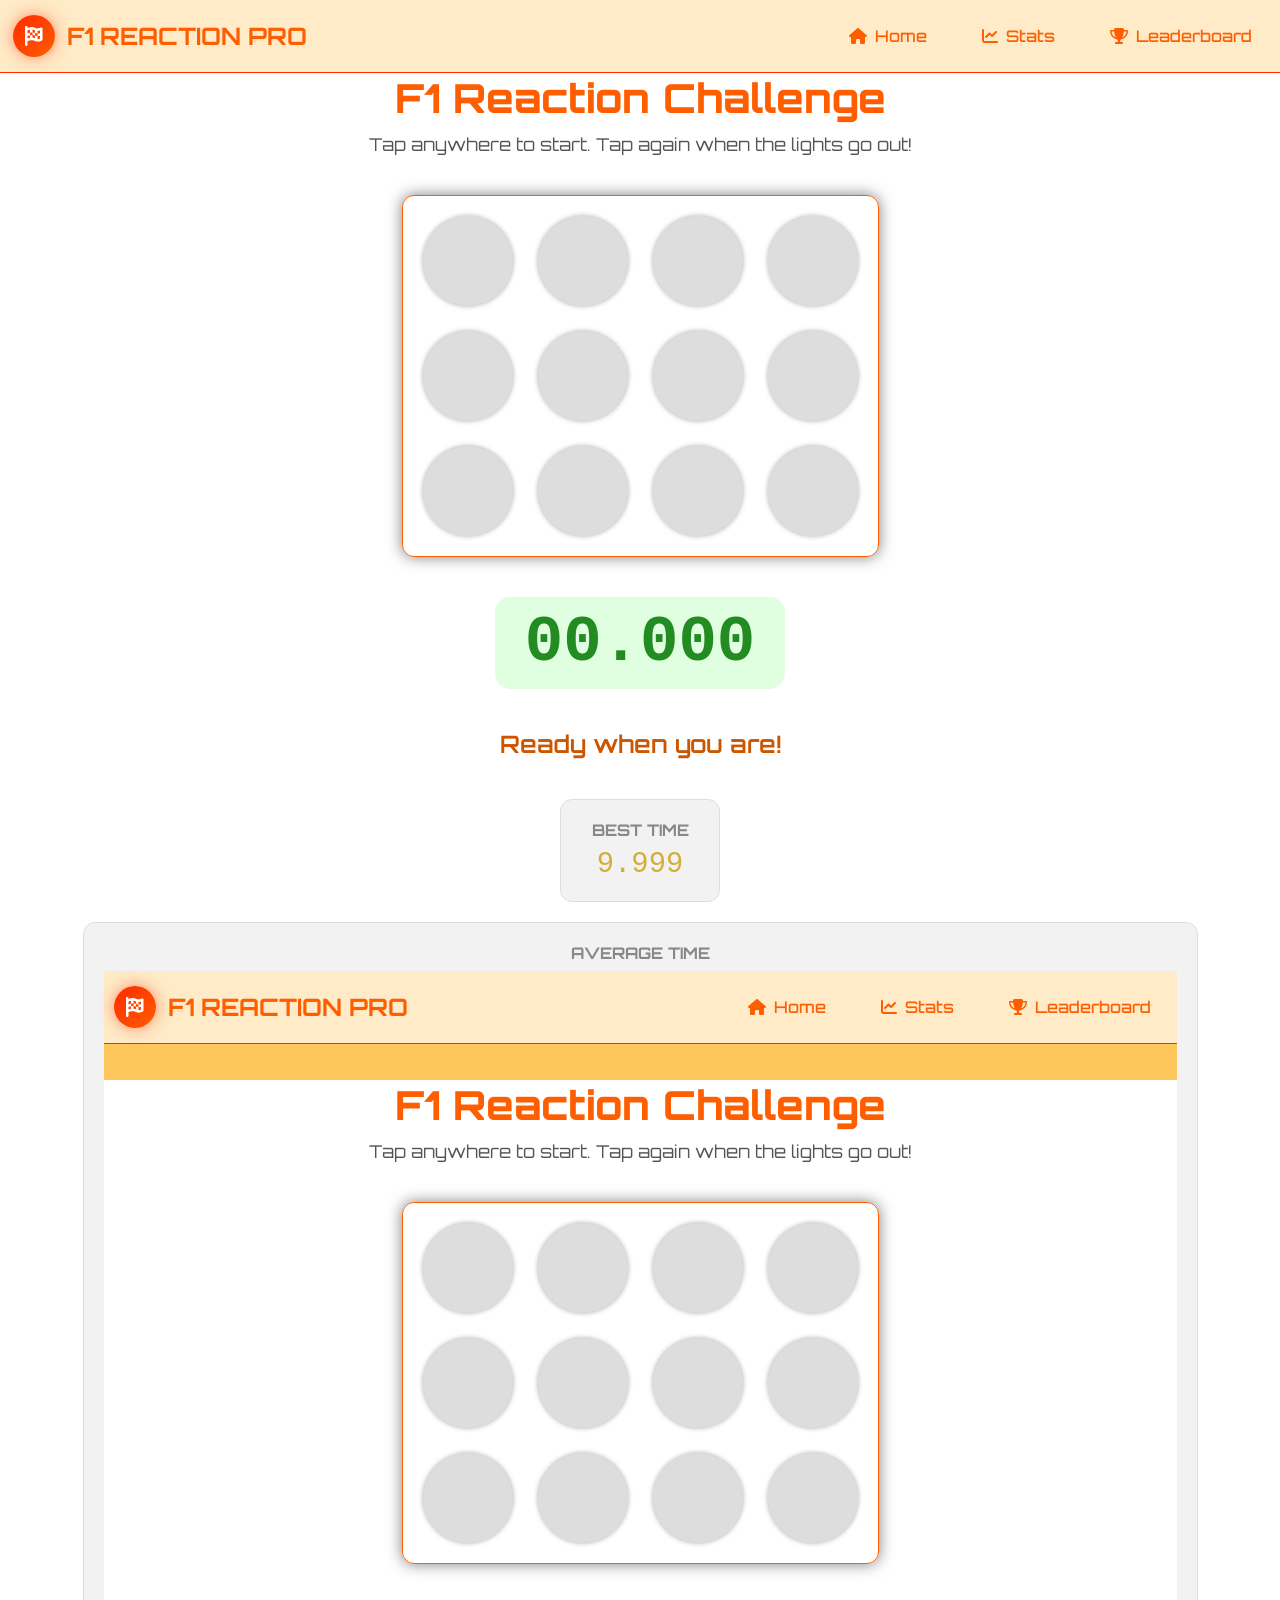
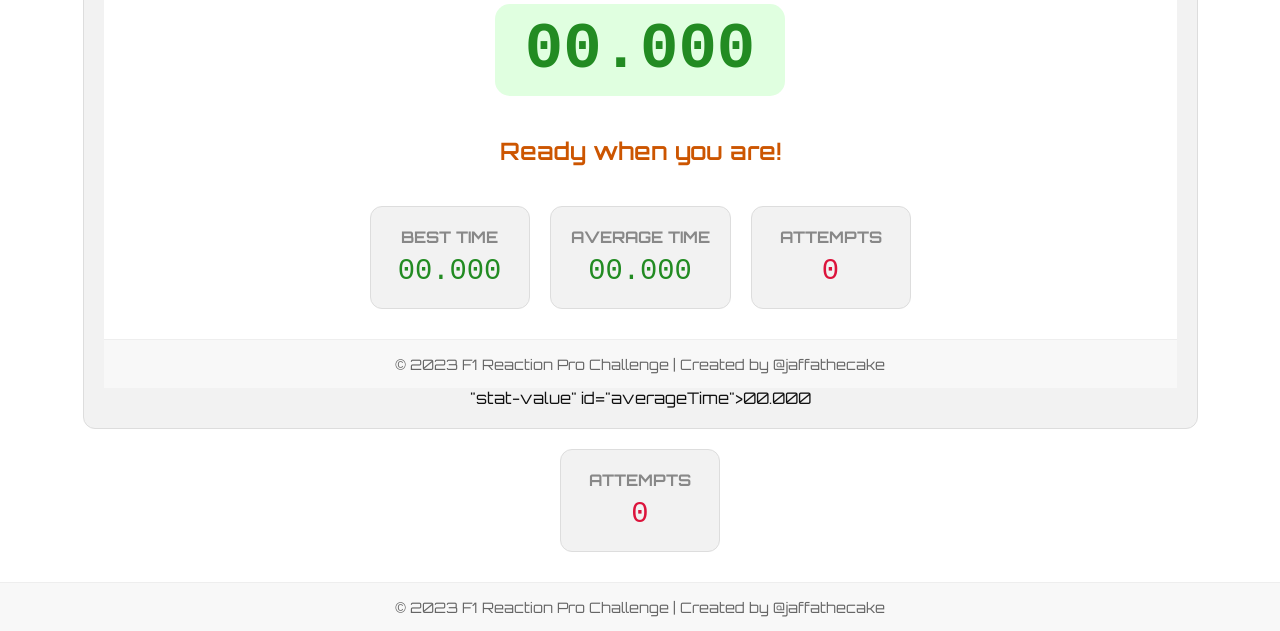
==== index.html @ 0abf7c7e "Update and rename f1.html to index.html name changed to index.html" ====
<!DOCTYPE html>
<html lang="en">
<head>
    <meta charset="UTF-8" />
    <meta name="viewport" content="width=device-width, initial-scale=1.0"/>
    <title>F1 Reaction Challenge</title>
    <link rel="stylesheet" href="https://cdnjs.cloudflare.com/ajax/libs/font-awesome/6.4.0/css/all.min.css"/>
    <link rel="stylesheet" href="style.css"/>
    <link href="https://fonts.googleapis.com/css2?family=Orbitron&display=swap" rel="stylesheet">

</head>
<body>
    <header>
        <div class="logo">
            <div class="logo-icon"><i class="fas fa-flag-checkered"></i></div>
            <div class="logo-text">F1 Reaction Pro</div>
        </div>
        <nav>
            <ul>
                <li><a href="#"><i class="fas fa-home"></i> Home</a></li>
                <li><a href="#"><i class="fas fa-chart-line"></i> Stats</a></li>
                <li><a href="#"><i class="fas fa-trophy"></i> Leaderboard</a></li>
            </ul>
        </nav>
    </header>
<div class="game-container" id="gameContainer">
    <div class="game-title">
        <h1>F1 Reaction Challenge</h1>
        <p>Tap anywhere to start. Tap again when the lights go out!</p>
    </div>

    <div class="start-lights">
  <div class="light" id="light1"></div>
  <div class="light" id="light2"></div>
  <div class="light" id="light3"></div>
  <div class="light" id="light4"></div>
  <div class="light" id="light5"></div>
  <div class="light" id="light6"></div>
  <div class="light" id="light7"></div>
  <div class="light" id="light8"></div>
  <div class="light" id="light9"></div>
  <div class="light" id="light10"></div>
  <div class="light" id="light11"></div>
  <div class="light" id="light12"></div>
</div>


    <div class="timer-display" id="timer">00.000</div>
    <div class="message" id="message">Ready when you are!</div>

        <div class="stats">
            <div class="stat-card best">
                <h3>BEST TIME</h3>
                <div class="stat-value" id="bestTime">00.000</div>
            </div>
            <div class="stat-card average">
                <h3>AVERAGE TIME</h3>
                <div class=<!DOCTYPE html>
<html lang="en">
<head>
    <meta charset="UTF-8" />
    <meta name="viewport" content="width=device-width, initial-scale=1.0"/>
    <title>F1 Reaction Challenge</title>
    <link rel="stylesheet" href="https://cdnjs.cloudflare.com/ajax/libs/font-awesome/6.4.0/css/all.min.css"/>
    <link rel="stylesheet" href="style.css"/>
    <link href="https://fonts.googleapis.com/css2?family=Orbitron&display=swap" rel="stylesheet">

</head>
<body>
    <header>
        <div class="logo">
            <div class="logo-icon"><i class="fas fa-flag-checkered"></i></div>
            <div class="logo-text">F1 Reaction Pro</div>
        </div>
        <nav>
            <ul>
                <li><a href="#"><i class="fas fa-home"></i> Home</a></li>
                <li><a href="#"><i class="fas fa-chart-line"></i> Stats</a></li>
                <li><a href="#"><i class="fas fa-trophy"></i> Leaderboard</a></li>
            </ul>
        </nav>
    </header>
    <div class="announcement-bar">
    <div class="announcement-text">
        🚨 F1 Reaction Challenge is LIVE! Tap to test your reflexes! 🏁🔥 &nbsp;|&nbsp; Top Players will be featured soon! &nbsp;|&nbsp; Click to Begin! 🕹️
    </div>
</div>

<div class="game-container" id="gameContainer">
    <div class="game-title">
        <h1>F1 Reaction Challenge</h1>
        <p>Tap anywhere to start. Tap again when the lights go out!</p>
    </div>

    <div class="start-lights">
  <div class="light" id="light1"></div>
  <div class="light" id="light2"></div>
  <div class="light" id="light3"></div>
  <div class="light" id="light4"></div>
  <div class="light" id="light5"></div>
  <div class="light" id="light6"></div>
  <div class="light" id="light7"></div>
  <div class="light" id="light8"></div>
  <div class="light" id="light9"></div>
  <div class="light" id="light10"></div>
  <div class="light" id="light11"></div>
  <div class="light" id="light12"></div>
</div>


    <div class="timer-display" id="timer">00.000</div>
    <div class="message" id="message">Ready when you are!</div>

        <div class="stats">
            <div class="stat-card best">
                <h3>BEST TIME</h3>
                <div class="stat-value" id="bestTime">00.000</div>
            </div>
            <div class="stat-card average">
                <h3>AVERAGE TIME</h3>
                <div class="stat-value" id="averageTime">00.000</div>
            </div>
            <div class="stat-card attempts">
                <h3>ATTEMPTS</h3>
                <div class="stat-value" id="attempts">0</div>
            </div>
        </div>
    </div>

    <footer>
        © 2023 F1 Reaction Pro Challenge | Created by @jaffathecake
    </footer>

    <script src="script.js"></script>
</body>
</html>
"stat-value" id="averageTime">00.000</div>
            </div>
            <div class="stat-card attempts">
                <h3>ATTEMPTS</h3>
                <div class="stat-value" id="attempts">0</div>
            </div>
        </div>
    </div>

    <footer>
        © 2023 F1 Reaction Pro Challenge | Created by @jaffathecake
    </footer>

    <script src="script.js"></script>
</body>
</html>
---- style.css ----
@font-face {
    font-family: 'Saiyan Sans';
    src: url('fonts/Saiyan-Sans.ttf') format('truetype');
}

* {
    margin: 0;
    padding: 0;
    box-sizing: border-box;
   font-family: 'Orbitron', sans-serif;

}

body {
    background: rgb(224, 149, 10);
    color: #111;
    min-height: 100vh;
    display: flex;
    flex-direction: column;
     overflow-x: hidden; /* Still hides horizontal overflow */
    overflow-y: auto;   /* Allows vertical scroll */
    touch-action: manipulation;
    -webkit-user-select: none;
    user-select: none;
}

header {
    display: flex;
    justify-content: space-between;
    align-items: center;
    padding: 15px 1%;
    background: rgb(255, 235, 199);
    border-bottom: 1px solid rgb(255, 42, 0);
    position: relative;
    z-index: 100;
}

.logo {
    display: flex;
    align-items: center;
    gap: 12px;
}

.logo-icon {
    background: linear-gradient(135deg, rgb(255, 42, 0), #ff5e00);
    width: 42px;
    height: 42px;
    border-radius: 50%;
    display: flex;
    align-items: center;
    justify-content: center;
    font-size: 20px;
    color:#fff;
    box-shadow: 0 0 15px rgba(255, 42, 0, 0.5);
}

.logo-text {
    font-size: 24px;
    font-weight: 700;
    color: rgb(255, 94, 0);
    text-transform: uppercase;
}

nav ul {
    display: flex;
    list-style: none;
    gap: 25px;
}

nav a {
    color: rgb(255, 94, 0);
    text-decoration: none;
    font-weight: 500;
    transition: all 0.3s ease;
    padding: 8px 15px;
    border-radius: 10px;
    display: flex;
    align-items: center;
    gap: 8px;
}

nav a:hover {
    background: rgba(255, 42, 0, 0.1);
    color:rgb(255, 150, 0);
}

.game-container {
    flex: 1;
    display: flex;
    align-items: center;
    justify-content: center;
    flex-direction: column;
    background: #fff;
    position: relative;
}

.game-title h1 {
    font-size: 2.5rem;
    font-weight: 800;
    color: #ff5e00;
    margin-bottom: 10px;
    text-align: center;
}

.game-title p {
    color: #555;
    font-size: 1.1rem;
}

.start-lights {
    display: grid;
    grid-template-columns: repeat(4, 1fr);
    grid-template-rows: repeat(2, 1fr);
    gap: 25px;
    margin: 40px 0;
    padding: 20px;
    border: 1.90px solid 	rgb(255, 94, 0);          /* Black border */
    background-color: rgb(0, 0, 0)21;          /* Dark black background */
    border-radius: 12px;             /* Optional: round corners */
    box-shadow: 0 0 15px rgba(0, 0, 0, 0.5); /* Optional: add soft outer glow */
}

.light {
    width: 90px;
    height: 90px;
    border-radius: 50%;
    background: #ddd;
    box-shadow: 0 0 5px #aaa;
    transition: all 0.3s ease;
}

.light.active {
    background: #ff2a00;
    box-shadow: 0 0 20px rgba(255, 42, 0, 0.9);
}

.light.go {
    background: transparent;
    box-shadow: none;
}

.timer-display {
    font-size: 4rem;
    font-weight: 700;
    color: #228B22;
    background: #e0ffe0;
    padding: 10px 30px;
    border-radius: 15px;
    font-family: 'Courier New', monospace;
    margin-bottom: 20px;
}

.message {
    font-size: 1.5rem;
    font-weight: 600;
    color: #cc5500;
    margin: 20px 0;
    height: 50px;
    text-align: center;
}

.stats {
    display: flex;
    gap: 20px;
    flex-wrap: wrap;
    justify-content: center;
     margin-bottom: 30px; /* 👈 Add this line */
}

.stat-card {
    background: #f2f2f2;
    padding: 20px;
    border-radius: 12px;
    text-align: center;
    min-width: 160px;
    border: 1px solid #ddd;
}

.stat-card h3 {
    color: #888;
    font-size: 1rem;
    margin-bottom: 8px;
}

.stat-value {
    font-size: 1.8rem;
    font-family: 'Courier New', monospace;
}

.best .stat-value {
    color: #d4af37;
}

.average .stat-value {
    color: #228b22;
}

.attempts .stat-value {
    color: #dc143c;
}

footer {
    text-align: center;
    padding: 15px 0;
    font-size: 0.9rem;
    background: #f8f8f8;
    color: #666;
    border-top: 1px solid #eee;
}

.jump-start .message {
    color: #dc143c;
    animation: shake 0.4s ease;
}
.announcement-bar {
    width: 100%;
    overflow: hidden;
    background:  rgb(253, 199, 91);
    color: #fff;
    font-weight: bold;
    padding: 8px 0;
    position: relative;
    z-index: 200;
}

.announcement-text {
    display: inline-block;
    white-space: nowrap;
    animation: marquee 25s linear infinite;
    font-size: 1rem;
    padding-left: 100%;
    will-change: transform;
    text-shadow: none;
    transform: translateZ(0); /* Improves performance on some mobile browsers */
    -webkit-backface-visibility: hidden;
    -webkit-transform-style: preserve-3d;
    backface-visibility: hidden;
}

.announcement-text:hover {
    animation-play-state: paused;
    cursor: pointer;
}

.announcement-bar:hover .announcement-text {
    animation-play-state: paused;
}

@keyframes marquee {
    0% {
        transform: translateX(0%);
    }
    100% {
        transform: translateX(-100%);
    }
}

@keyframes shake {
    0%, 100% { transform: translateX(0); }
    25% { transform: translateX(-10px); }
    75% { transform: translateX(10px); }
}

@media (max-width: 600px) {
    .light {
        width: 70px;
        height: 70px;
    }

    .timer-display {
        font-size: 3rem;
    }

    .game-title h1 {
        font-size: 2rem;
    }

    .message {
        font-size: 1.2rem;
    }

    .stat-card {
        min-width: 120px;
    }
}
---- style.css ----
@font-face {
    font-family: 'Saiyan Sans';
    src: url('fonts/Saiyan-Sans.ttf') format('truetype');
}

* {
    margin: 0;
    padding: 0;
    box-sizing: border-box;
   font-family: 'Orbitron', sans-serif;

}

body {
    background: rgb(224, 149, 10);
    color: #111;
    min-height: 100vh;
    display: flex;
    flex-direction: column;
     overflow-x: hidden; /* Still hides horizontal overflow */
    overflow-y: auto;   /* Allows vertical scroll */
    touch-action: manipulation;
    -webkit-user-select: none;
    user-select: none;
}

header {
    display: flex;
    justify-content: space-between;
    align-items: center;
    padding: 15px 1%;
    background: rgb(255, 235, 199);
    border-bottom: 1px solid rgb(255, 42, 0);
    position: relative;
    z-index: 100;
}

.logo {
    display: flex;
    align-items: center;
    gap: 12px;
}

.logo-icon {
    background: linear-gradient(135deg, rgb(255, 42, 0), #ff5e00);
    width: 42px;
    height: 42px;
    border-radius: 50%;
    display: flex;
    align-items: center;
    justify-content: center;
    font-size: 20px;
    color:#fff;
    box-shadow: 0 0 15px rgba(255, 42, 0, 0.5);
}

.logo-text {
    font-size: 24px;
    font-weight: 700;
    color: rgb(255, 94, 0);
    text-transform: uppercase;
}

nav ul {
    display: flex;
    list-style: none;
    gap: 25px;
}

nav a {
    color: rgb(255, 94, 0);
    text-decoration: none;
    font-weight: 500;
    transition: all 0.3s ease;
    padding: 8px 15px;
    border-radius: 10px;
    display: flex;
    align-items: center;
    gap: 8px;
}

nav a:hover {
    background: rgba(255, 42, 0, 0.1);
    color:rgb(255, 150, 0);
}

.game-container {
    flex: 1;
    display: flex;
    align-items: center;
    justify-content: center;
    flex-direction: column;
    background: #fff;
    position: relative;
}

.game-title h1 {
    font-size: 2.5rem;
    font-weight: 800;
    color: #ff5e00;
    margin-bottom: 10px;
    text-align: center;
}

.game-title p {
    color: #555;
    font-size: 1.1rem;
}

.start-lights {
    display: grid;
    grid-template-columns: repeat(4, 1fr);
    grid-template-rows: repeat(2, 1fr);
    gap: 25px;
    margin: 40px 0;
    padding: 20px;
    border: 1.90px solid 	rgb(255, 94, 0);          /* Black border */
    background-color: rgb(0, 0, 0)21;          /* Dark black background */
    border-radius: 12px;             /* Optional: round corners */
    box-shadow: 0 0 15px rgba(0, 0, 0, 0.5); /* Optional: add soft outer glow */
}

.light {
    width: 90px;
    height: 90px;
    border-radius: 50%;
    background: #ddd;
    box-shadow: 0 0 5px #aaa;
    transition: all 0.3s ease;
}

.light.active {
    background: #ff2a00;
    box-shadow: 0 0 20px rgba(255, 42, 0, 0.9);
}

.light.go {
    background: transparent;
    box-shadow: none;
}

.timer-display {
    font-size: 4rem;
    font-weight: 700;
    color: #228B22;
    background: #e0ffe0;
    padding: 10px 30px;
    border-radius: 15px;
    font-family: 'Courier New', monospace;
    margin-bottom: 20px;
}

.message {
    font-size: 1.5rem;
    font-weight: 600;
    color: #cc5500;
    margin: 20px 0;
    height: 50px;
    text-align: center;
}

.stats {
    display: flex;
    gap: 20px;
    flex-wrap: wrap;
    justify-content: center;
     margin-bottom: 30px; /* 👈 Add this line */
}

.stat-card {
    background: #f2f2f2;
    padding: 20px;
    border-radius: 12px;
    text-align: center;
    min-width: 160px;
    border: 1px solid #ddd;
}

.stat-card h3 {
    color: #888;
    font-size: 1rem;
    margin-bottom: 8px;
}

.stat-value {
    font-size: 1.8rem;
    font-family: 'Courier New', monospace;
}

.best .stat-value {
    color: #d4af37;
}

.average .stat-value {
    color: #228b22;
}

.attempts .stat-value {
    color: #dc143c;
}

footer {
    text-align: center;
    padding: 15px 0;
    font-size: 0.9rem;
    background: #f8f8f8;
    color: #666;
    border-top: 1px solid #eee;
}

.jump-start .message {
    color: #dc143c;
    animation: shake 0.4s ease;
}
.announcement-bar {
    width: 100%;
    overflow: hidden;
    background:  rgb(253, 199, 91);
    color: #fff;
    font-weight: bold;
    padding: 8px 0;
    position: relative;
    z-index: 200;
}

.announcement-text {
    display: inline-block;
    white-space: nowrap;
    animation: marquee 25s linear infinite;
    font-size: 1rem;
    padding-left: 100%;
    will-change: transform;
    text-shadow: none;
    transform: translateZ(0); /* Improves performance on some mobile browsers */
    -webkit-backface-visibility: hidden;
    -webkit-transform-style: preserve-3d;
    backface-visibility: hidden;
}

.announcement-text:hover {
    animation-play-state: paused;
    cursor: pointer;
}

.announcement-bar:hover .announcement-text {
    animation-play-state: paused;
}

@keyframes marquee {
    0% {
        transform: translateX(0%);
    }
    100% {
        transform: translateX(-100%);
    }
}

@keyframes shake {
    0%, 100% { transform: translateX(0); }
    25% { transform: translateX(-10px); }
    75% { transform: translateX(10px); }
}

@media (max-width: 600px) {
    .light {
        width: 70px;
        height: 70px;
    }

    .timer-display {
        font-size: 3rem;
    }

    .game-title h1 {
        font-size: 2rem;
    }

    .message {
        font-size: 1.2rem;
    }

    .stat-card {
        min-width: 120px;
    }
}
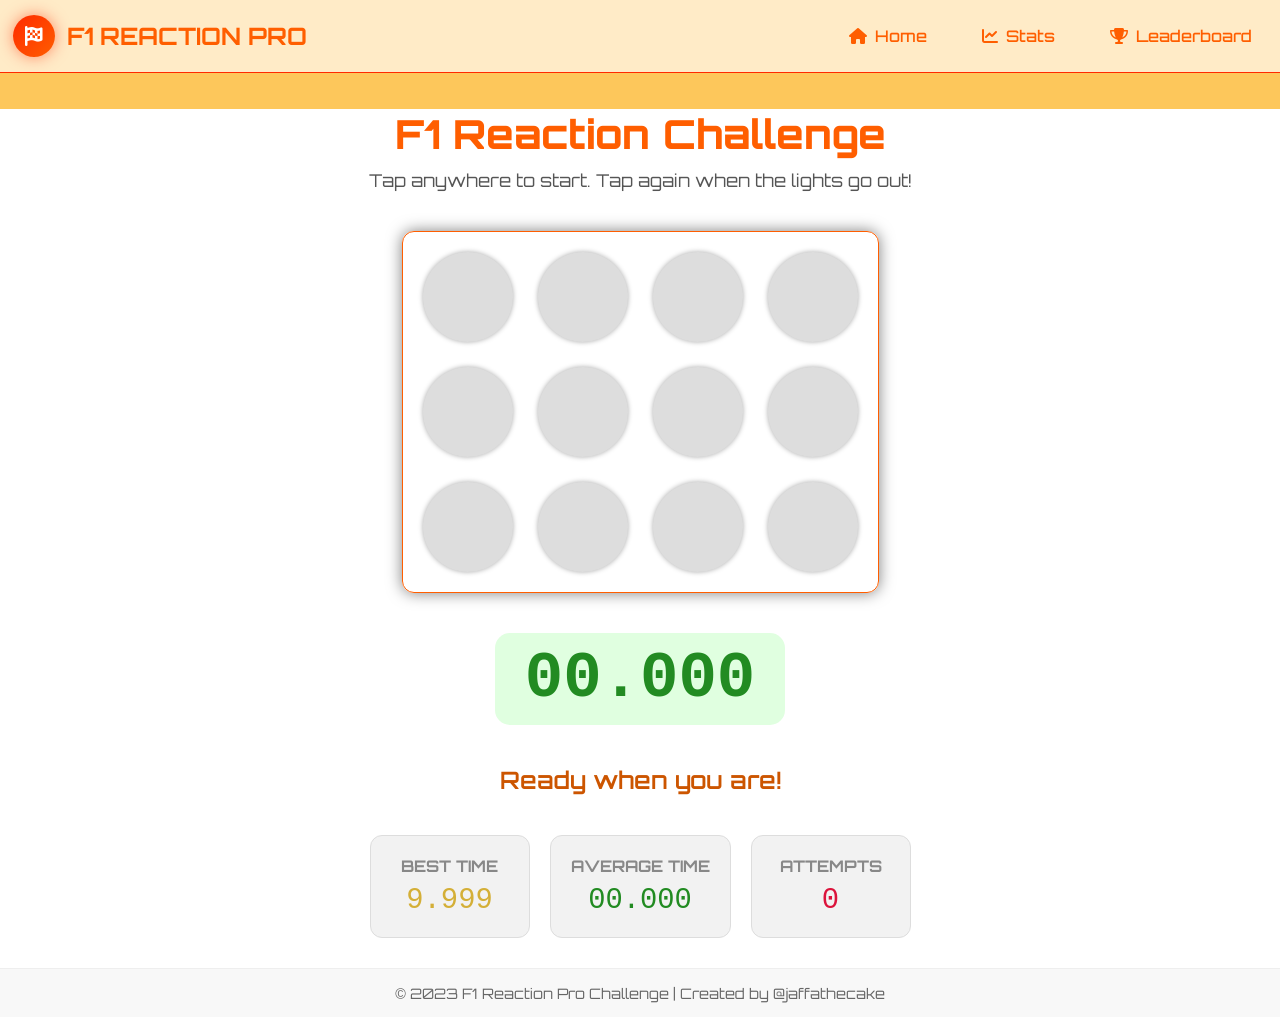
==== commit 5a02c40b: "Update index.html enhanced code" ====
--- a/index.html
+++ b/index.html
@@ -1,61 +1,4 @@
 <!DOCTYPE html>
-<html lang="en">
-<head>
-    <meta charset="UTF-8" />
-    <meta name="viewport" content="width=device-width, initial-scale=1.0"/>
-    <title>F1 Reaction Challenge</title>
-    <link rel="stylesheet" href="https://cdnjs.cloudflare.com/ajax/libs/font-awesome/6.4.0/css/all.min.css"/>
-    <link rel="stylesheet" href="style.css"/>
-    <link href="https://fonts.googleapis.com/css2?family=Orbitron&display=swap" rel="stylesheet">
-
-</head>
-<body>
-    <header>
-        <div class="logo">
-            <div class="logo-icon"><i class="fas fa-flag-checkered"></i></div>
-            <div class="logo-text">F1 Reaction Pro</div>
-        </div>
-        <nav>
-            <ul>
-                <li><a href="#"><i class="fas fa-home"></i> Home</a></li>
-                <li><a href="#"><i class="fas fa-chart-line"></i> Stats</a></li>
-                <li><a href="#"><i class="fas fa-trophy"></i> Leaderboard</a></li>
-            </ul>
-        </nav>
-    </header>
-<div class="game-container" id="gameContainer">
-    <div class="game-title">
-        <h1>F1 Reaction Challenge</h1>
-        <p>Tap anywhere to start. Tap again when the lights go out!</p>
-    </div>
-
-    <div class="start-lights">
-  <div class="light" id="light1"></div>
-  <div class="light" id="light2"></div>
-  <div class="light" id="light3"></div>
-  <div class="light" id="light4"></div>
-  <div class="light" id="light5"></div>
-  <div class="light" id="light6"></div>
-  <div class="light" id="light7"></div>
-  <div class="light" id="light8"></div>
-  <div class="light" id="light9"></div>
-  <div class="light" id="light10"></div>
-  <div class="light" id="light11"></div>
-  <div class="light" id="light12"></div>
-</div>
-
-
-    <div class="timer-display" id="timer">00.000</div>
-    <div class="message" id="message">Ready when you are!</div>
-
-        <div class="stats">
-            <div class="stat-card best">
-                <h3>BEST TIME</h3>
-                <div class="stat-value" id="bestTime">00.000</div>
-            </div>
-            <div class="stat-card average">
-                <h3>AVERAGE TIME</h3>
-                <div class=<!DOCTYPE html>
 <html lang="en">
 <head>
     <meta charset="UTF-8" />
@@ -134,19 +77,3 @@
     <script src="script.js"></script>
 </body>
 </html>
-"stat-value" id="averageTime">00.000</div>
-            </div>
-            <div class="stat-card attempts">
-                <h3>ATTEMPTS</h3>
-                <div class="stat-value" id="attempts">0</div>
-            </div>
-        </div>
-    </div>
-
-    <footer>
-        © 2023 F1 Reaction Pro Challenge | Created by @jaffathecake
-    </footer>
-
-    <script src="script.js"></script>
-</body>
-</html>
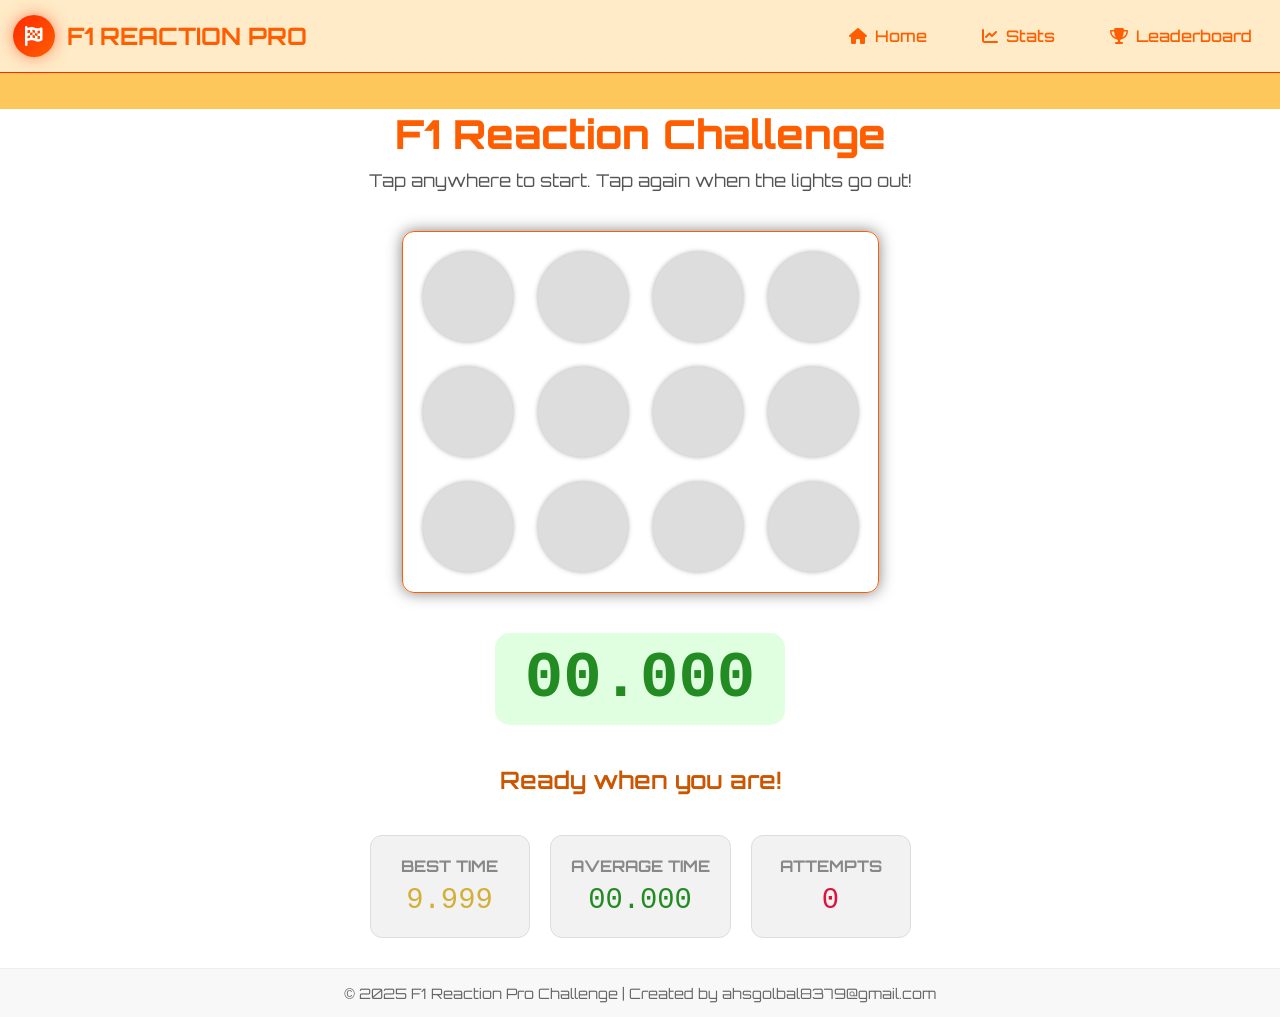
==== commit 95b97f13: "Update index.html" ====
--- a/index.html
+++ b/index.html
@@ -71,7 +71,7 @@
     </div>
 
     <footer>
-        © 2023 F1 Reaction Pro Challenge | Created by @jaffathecake
+        © 2025 F1 Reaction Pro Challenge | Created by ahsgolbal8379@gmail.com
     </footer>
 
     <script src="script.js"></script>
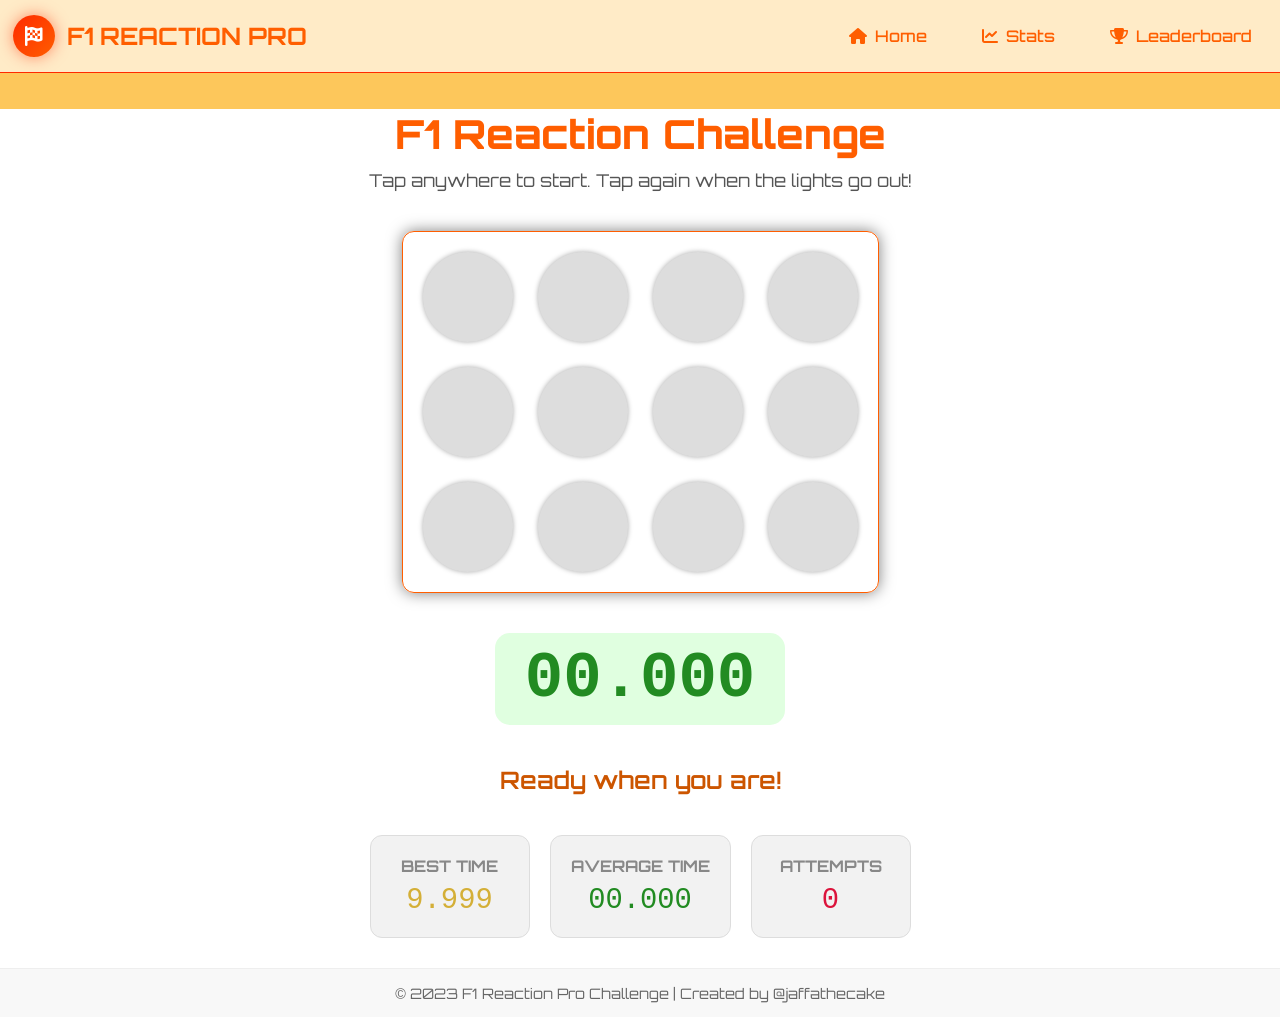
==== commit aeb58871: "Add files via upload" ====
--- a/index.html
+++ b/index.html
@@ -71,7 +71,7 @@
     </div>
 
     <footer>
-        © 2025 F1 Reaction Pro Challenge | Created by ahsgolbal8379@gmail.com
+        © 2023 F1 Reaction Pro Challenge | Created by @jaffathecake
     </footer>
 
     <script src="script.js"></script>
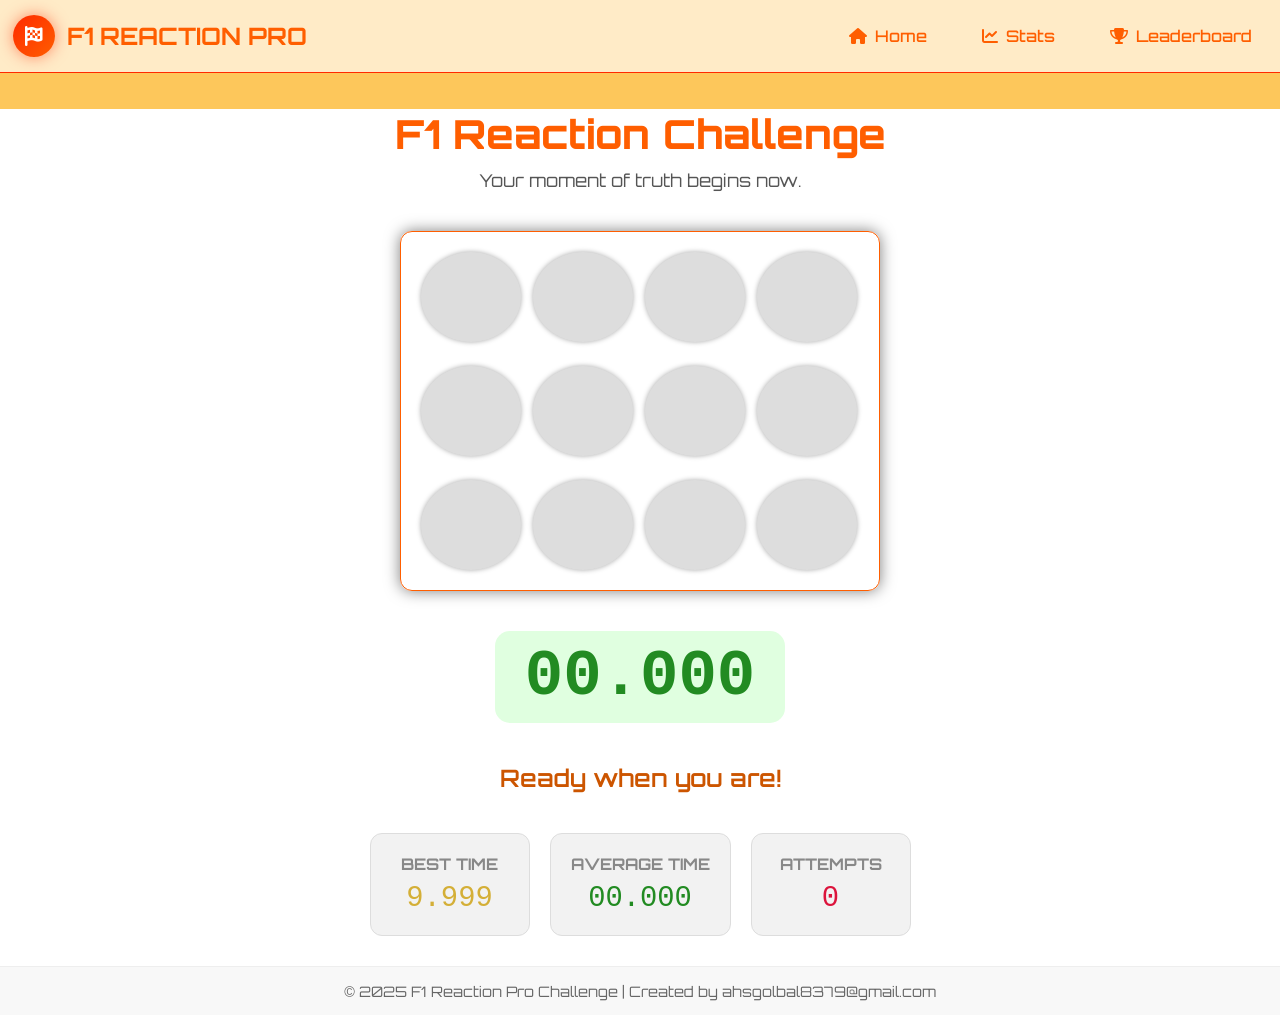
==== commit e446a5b6: "Add files via upload" ====
--- a/index.html
+++ b/index.html
@@ -32,7 +32,7 @@
 <div class="game-container" id="gameContainer">
     <div class="game-title">
         <h1>F1 Reaction Challenge</h1>
-        <p>Tap anywhere to start. Tap again when the lights go out!</p>
+        <p id="tagline">Tap anywhere to start. Tap again when the lights go out!</p>
     </div>
 
     <div class="start-lights">
@@ -69,9 +69,16 @@
             </div>
         </div>
     </div>
+    <div id="celebrationModal" class="modal hidden">
+  <div class="modal-content">
+    <span id="closeCelebration" class="close-btn">✖</span>
+    <div id="celebrationText" class="modal-text"></div>
+  </div>
+</div>
+
 
     <footer>
-        © 2023 F1 Reaction Pro Challenge | Created by @jaffathecake
+        © 2025 F1 Reaction Pro Challenge | Created by ahsgolbal8379@gmail.com
     </footer>
 
     <script src="script.js"></script>
--- a/style.css
+++ b/style.css
@@ -1,6 +1,10 @@
-@font-face {
-    font-family: 'Saiyan Sans';
-    src: url('fonts/Saiyan-Sans.ttf') format('truetype');
+html{
+
+      width: 100%;
+    max-width: 100vw;
+    overflow-x: hidden;
+    margin: 0;
+    padding: 0;
 }
 
 * {
@@ -22,6 +26,10 @@
     touch-action: manipulation;
     -webkit-user-select: none;
     user-select: none;
+    width: 100%;
+    margin: 0;
+    padding: 0;
+    max-width: 100vw;
 }
 
 header {
@@ -92,6 +100,9 @@
     flex-direction: column;
     background: #fff;
     position: relative;
+    max-width: 100%;
+    width: 100%;
+    padding: 0 10%;
 }
 
 .game-title h1 {
@@ -105,28 +116,36 @@
 .game-title p {
     color: #555;
     font-size: 1.1rem;
+     text-align: center;
 }
 
 .start-lights {
     display: grid;
     grid-template-columns: repeat(4, 1fr);
     grid-template-rows: repeat(2, 1fr);
-    gap: 25px;
-    margin: 40px 0;
+    gap: 10px;
+    margin: 40px auto;
     padding: 20px;
-    border: 1.90px solid 	rgb(255, 94, 0);          /* Black border */
-    background-color: rgb(0, 0, 0)21;          /* Dark black background */
-    border-radius: 12px;             /* Optional: round corners */
-    box-shadow: 0 0 15px rgba(0, 0, 0, 0.5); /* Optional: add soft outer glow */
+    border: 1.90px solid rgb(255, 94, 0);
+    background-color: rgb(0, 0, 0)21;
+    border-radius: 12px;
+    width: 90vw;
+    max-width: 480px;
+    box-sizing: border-box;
+    box-shadow: 0 0 15px rgba(0, 0, 0, 0.5);
+    aspect-ratio: 4 / 3;
+    
 }
 
 .light {
-    width: 90px;
+    width: 100px;
     height: 90px;
     border-radius: 50%;
     background: #ddd;
     box-shadow: 0 0 5px #aaa;
     transition: all 0.3s ease;
+    aspect-ratio: 1 / 1;
+    border-radius: 50%;
 }
 
 .light.active {
@@ -245,6 +264,48 @@
 .announcement-bar:hover .announcement-text {
     animation-play-state: paused;
 }
+.modal {
+  position: fixed;
+  top: 0;
+  left: 0;
+  width: 100%;
+  height: 100%;
+  background-color: rgba(0,0,0,0.75);
+  display: flex;
+  justify-content: center;
+  align-items: center;
+  z-index: 9999;
+}
+
+.modal.hidden {
+  display: none;
+}
+
+.modal-content {
+  background: white;
+  padding: 20px 30px;
+  border-radius: 12px;
+  box-shadow: 0 0 20px rgba(0,0,0,0.3);
+  max-width: 90%;
+  text-align: center;
+  font-family: 'Segoe UI', sans-serif;
+}
+
+.modal-text {
+  font-size: 18px;
+  color: #333;
+  white-space: pre-wrap;
+}
+
+.close-btn {
+  position: absolute;
+  top: 12px;
+  right: 20px;
+  font-size: 22px;
+  cursor: pointer;
+  color: #888;
+}
+
 
 @keyframes marquee {
     0% {
@@ -262,24 +323,70 @@
 }
 
 @media (max-width: 600px) {
+    .game-container {
+        align-items: center; /* Keep it centered */
+        padding-left: 16px;
+        padding-right: 16px;
+    }
+    header{
+        flex-direction: column;
+        align-items: flex-start;
+        padding: 10px 15px;
+
+    }
     .light {
-        width: 70px;
-        height: 70px;
+        width: 60px;
+        height: 60px;
     }
 
     .timer-display {
-        font-size: 3rem;
+        font-size: 2.5rem;
+        padding: 8px 20px;
     }
 
     .game-title h1 {
-        font-size: 2rem;
+        font-size: 1.8rem;
     }
 
     .message {
-        font-size: 1.2rem;
+        font-size: 1.1rem;
     }
 
     .stat-card {
-        min-width: 120px;
-    }
-}
+        min-width: 100px;
+        padding: 10px;
+    }
+}
+@media (max-width: 600px) {
+    header {
+        flex-direction: column;
+        align-items: flex-start;
+        padding: 10px 15px;
+    }
+
+    .logo {
+        gap: 8px;
+    }
+
+    .logo-icon {
+        width: 32px;
+        height: 32px;
+        font-size: 16px;
+    }
+
+    .logo-text {
+        font-size: 18px;
+    }
+
+    nav ul {
+        flex-direction: column;
+        width: 100%;
+        gap: 10px;
+    }
+
+    nav a {
+        padding: 6px 12px;
+        font-size: 0.9rem;
+    }
+}
+
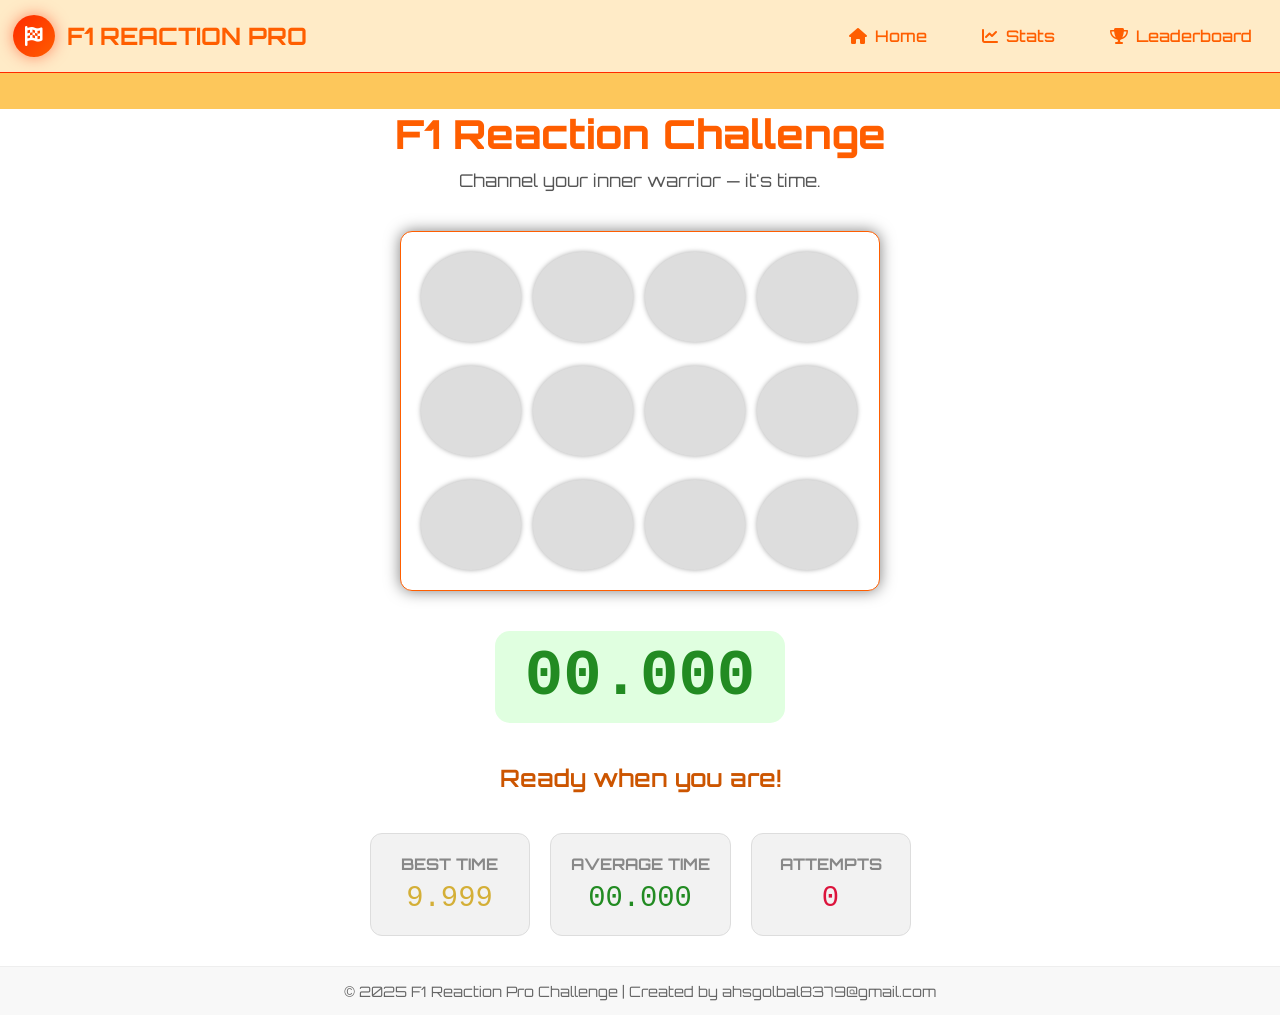
==== commit e8233221: "Add files via upload" ====
--- a/index.html
+++ b/index.html
@@ -6,6 +6,7 @@
     <title>F1 Reaction Challenge</title>
     <link rel="stylesheet" href="https://cdnjs.cloudflare.com/ajax/libs/font-awesome/6.4.0/css/all.min.css"/>
     <link rel="stylesheet" href="style.css"/>
+    <link rel="icon" type="image/png" href="favicon.png">
     <link href="https://fonts.googleapis.com/css2?family=Orbitron&display=swap" rel="stylesheet">
 
 </head>
@@ -75,8 +76,6 @@
     <div id="celebrationText" class="modal-text"></div>
   </div>
 </div>
-
-
     <footer>
         © 2025 F1 Reaction Pro Challenge | Created by ahsgolbal8379@gmail.com
     </footer>
--- a/style.css
+++ b/style.css
@@ -127,7 +127,7 @@
     margin: 40px auto;
     padding: 20px;
     border: 1.90px solid rgb(255, 94, 0);
-    background-color: rgb(0, 0, 0)21;
+    background-color: rgb(255, 255, 255);
     border-radius: 12px;
     width: 90vw;
     max-width: 480px;
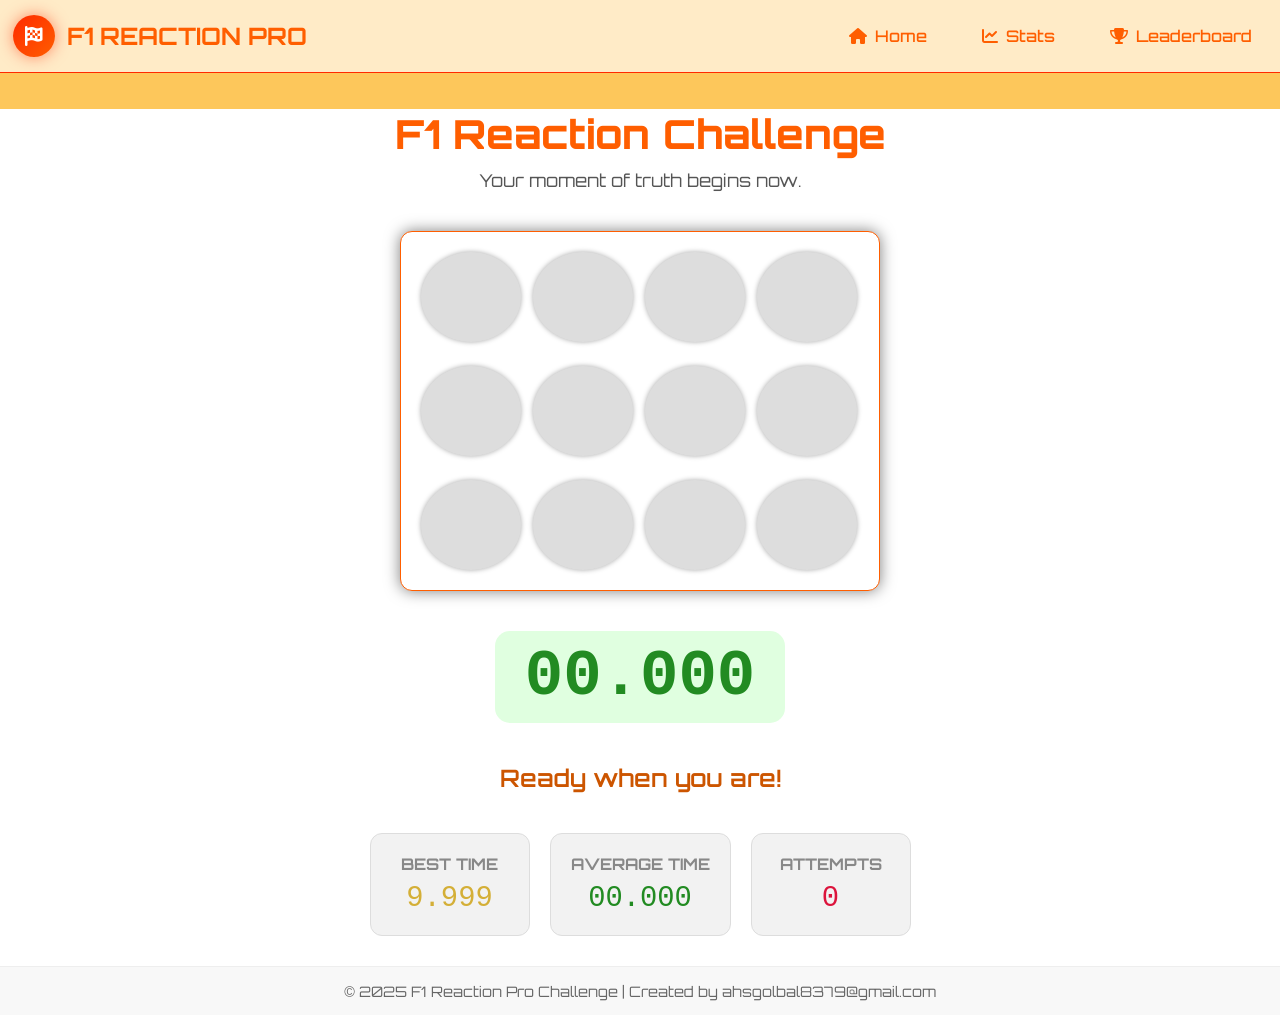
==== commit a8f2c623: "Add files via upload" ====
--- a/index.html
+++ b/index.html
@@ -8,7 +8,15 @@
     <link rel="stylesheet" href="style.css"/>
     <link rel="icon" type="image/png" href="favicon.png">
     <link href="https://fonts.googleapis.com/css2?family=Orbitron&display=swap" rel="stylesheet">
+    <!-- Google tag (gtag.js) -->
+    <script async src="https://www.googletagmanager.com/gtag/js?id=G-64WGNZ0SFK"></script>
+    <script>
+    window.dataLayer = window.dataLayer || [];
+    function gtag(){dataLayer.push(arguments);}
+    gtag('js', new Date());
 
+    gtag('config', 'G-64WGNZ0SFK');
+    </script>
 </head>
 <body>
     <header>
